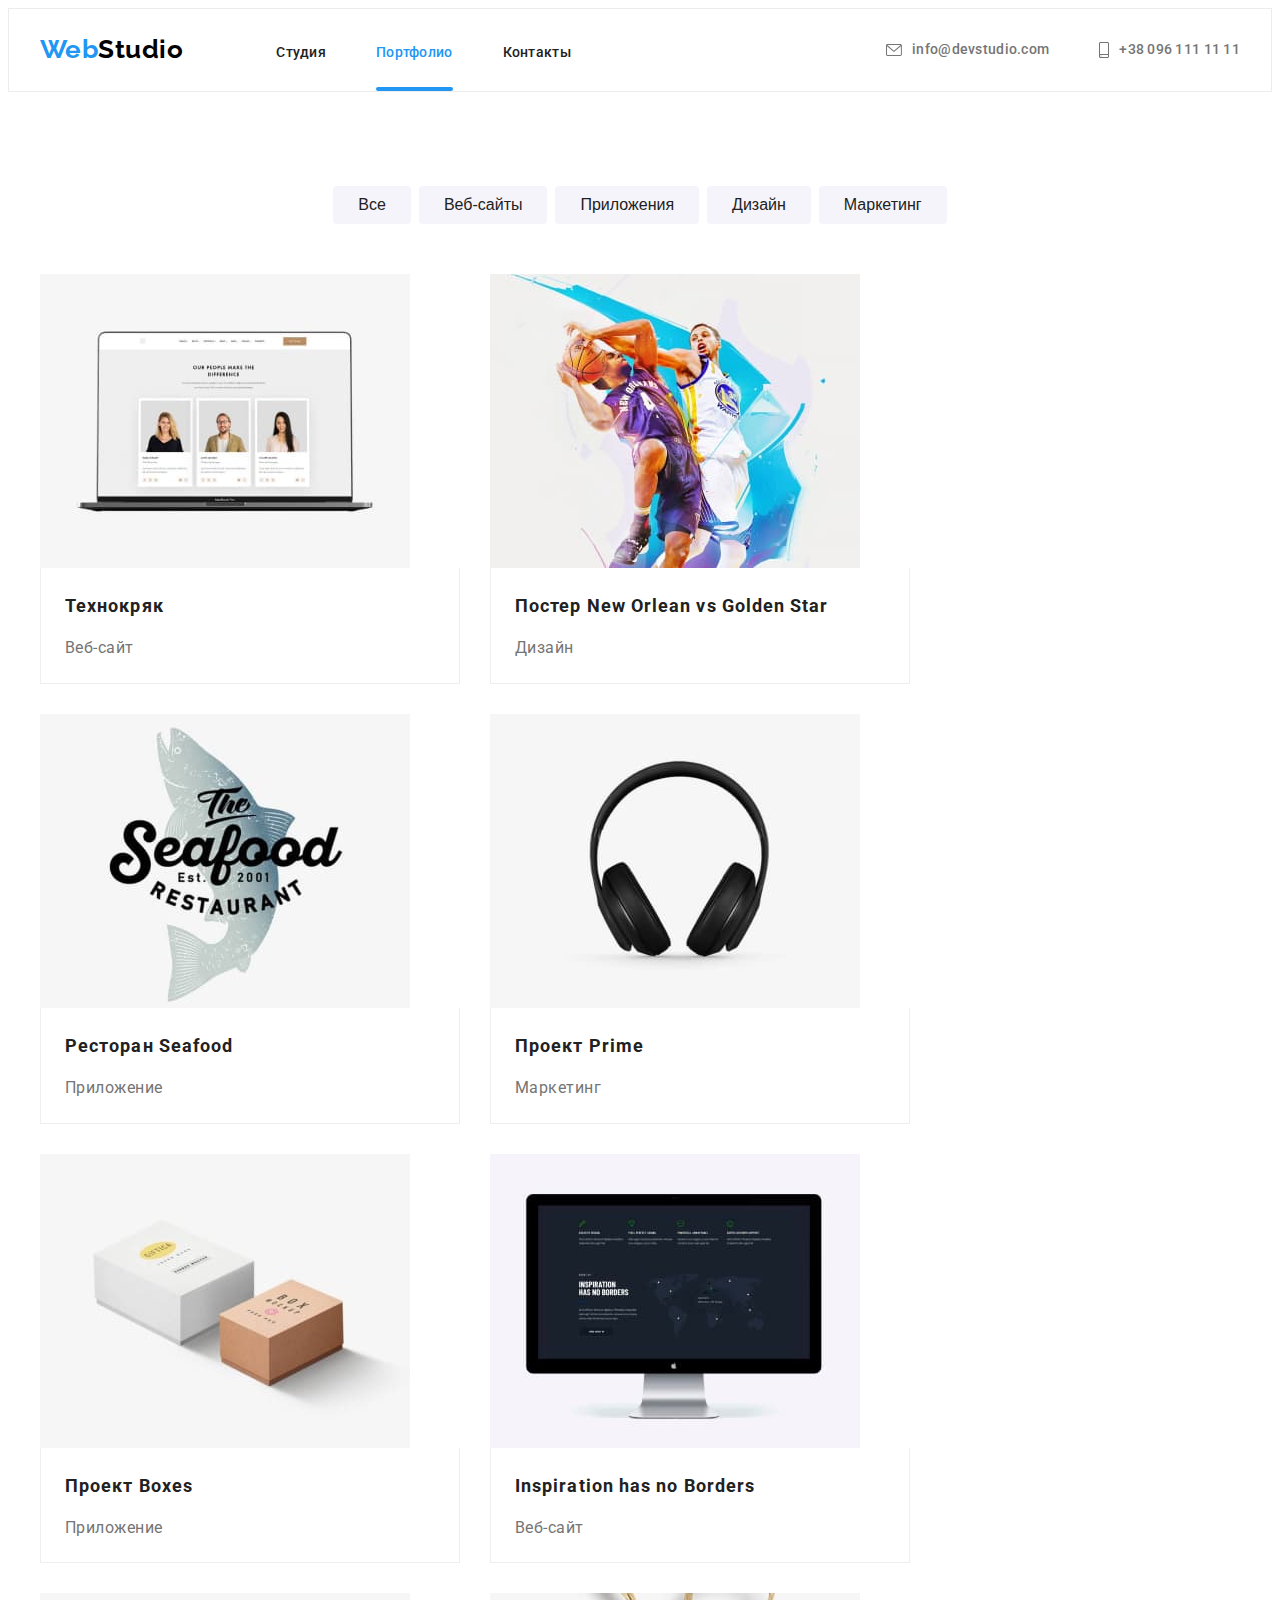
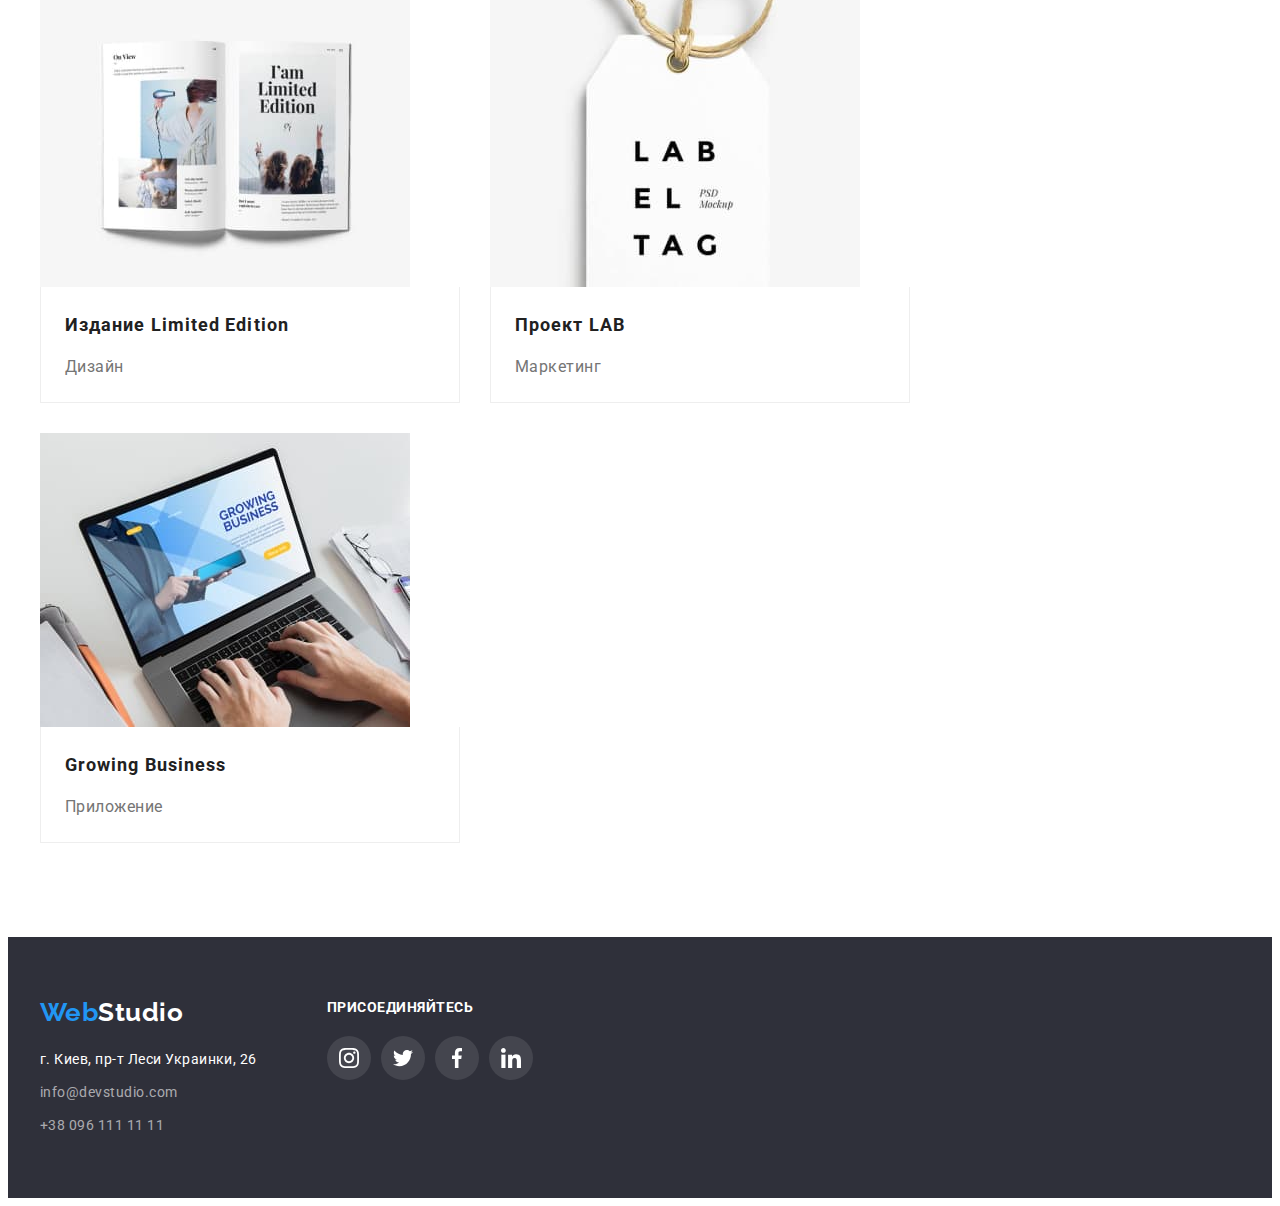
==== portfolio.html @ d5ff3c42 "добавлена форма без кнопки" ====
<!DOCTYPE html>
<html lang="ru">
  <head>
    <meta charset="UTF-8" />
    <meta http-equiv="X-UA-Compatible" content="IE=edge" />
    <meta name="viewport" content="width=device-width, initial-scale=1.0" />
    <title>Портфолио</title>
    <link
      rel="stylesheet"
      href="https://cdnjs.cloudflare.com/ajax/libs/modern-normalize/1.1.0/modern-normalize.min.css"
      integrity="sha512-wpPYUAdjBVSE4KJnH1VR1HeZfpl1ub8YT/NKx4PuQ5NmX2tKuGu6U/JRp5y+Y8XG2tV+wKQpNHVUX03MfMFn9Q=="
      crossorigin="anonymous"
      referrerpolicy="no-referrer"
    />
    <link rel="preconnect" href="https://fonts.gstatic.com" />
    <link
      href="https://fonts.googleapis.com/css2?family=Raleway:wght@700&family=Roboto:wght@400;500;700;900&display=swap"
      rel="stylesheet"
    />
    <link rel="stylesheet" href="./css/styles.css" />
  </head>

  <body>
    <!--Шапка-->
    <header class="header">
      <div class="container">
        <nav class="nav">
          <a href="./" class="logo link"><span class="prelogo">Web</span>Studio</a>
          <ul class="nav-list list">
            <li class="item"><a href="./index.html" class="link-nav link">Студия</a></li>
            <li class="item">
              <a href="./portfolio.html" class="link-nav current link">Портфолио</a>
            </li>
            <li class="item"><a href="" class="link-nav link">Контакты</a></li>
          </ul>
        </nav>
        <ul class="info list">
          <li class="item">
            <a href="mailto:info@devstudio.com" class="link-info link">
              <svg class="icon" width="16" height="12">
                <use href="./images/icons.svg#icon-envelope"></use></svg>info@devstudio.com
            </a>
          </li>
          <li class="item">
            <a href="tel:+380961111111" class="link-info link">
              <svg class="icon" width="10" height="16">
                <use href="./images/icons.svg#icon-smartphone"></use></svg>+38 096 111 11 11</a>
          </li>
        </ul>
      </div>
    </header>
    <!--Карточки портфолио-->
    <main>
      <section class="section">
        <div class="container">
          <h2 hidden>Фильтр карточек</h2>
          <ul class="list filter">
            <li class="item">
              <button type="button" class="button-portfolio">Все</button>
            </li>
            <li class="item">
              <button type="button" class="button-portfolio">Веб-сайты</button>
            </li>
            <li class="item">
              <button type="button" class="button-portfolio">Приложения</button>
            </li>
            <li class="item">
              <button type="button" class="button-portfolio">Дизайн</button>
            </li>
            <li class="item">
              <button type="button" class="button-portfolio">Маркетинг</button>
            </li>
          </ul>
          <div class="portfolio">
            <ul class="list">
              <li class="item">
                <a href="" class="link">
                  <div class="overlay">
                    <img src="./images/portfolio/computer.jpg" width="370" height="294" alt="компьютер с карточками" />
                    <p class="overlay-text">Технокряк это современная площадка распространения коронавируса. Компании используют эту
                      платформу для цифрового
                      шпионажа и атак на защищённые сервера конкурентов.</p>
                  </div>
                  <div class="text">
                    <h3 class="title">Технокряк</h3>
                    <p class="subject">Веб-сайт</p>
                  </div>
                </a>
              </li>
              <li class="item">
                <a href="" class="link">
                  <div class="overlay">
                    <img src="./images/portfolio/sport.jpg" width="370" height="294" alt="баскетбол" />
                    <p class="overlay-text">Технокряк это современная площадка распространения коронавируса. Компании используют эту
                      платформу для цифрового
                      шпионажа и атак на защищённые сервера конкурентов.</p>
                  </div>
                  <div class="text">
                    <h3 class="title">Постер New Orlean vs Golden Star</h3>
                    <p class="subject">Дизайн</p>
                  </div>
                </a>
              </li>
              <li class="item">
                <a href="" class="link">
                  <div class="overlay">
                    <img src="./images/portfolio/logo.jpg" width="370" height="294" alt="эмблема ресторана" />
                    <p class="overlay-text">Технокряк это современная площадка распространения коронавируса. Компании используют эту
                      платформу для цифрового
                      шпионажа и атак на защищённые сервера конкурентов.</p>
                  </div>
                  
                  <div class="text">
                    <h3 class="title">Ресторан Seafood</h3>
                    <p class="subject">Приложение</p>
                  </div>
                </a>
              </li>
              <li class="item">
                <a href="" class="link">
                  <div class="overlay">
                    <img src="./images/portfolio/headphones.jpg" width="370" height="294" alt="наушники" />
                    <p class="overlay-text">Технокряк это современная площадка распространения коронавируса. Компании используют эту
                      платформу для цифрового
                      шпионажа и атак на защищённые сервера конкурентов.</p>
                  </div>
                  <div class="text">
                    <h3 class="title">Проект Prime</h3>
                    <p class="subject">Маркетинг</p>
                  </div>
                </a>
              </li>
              <li class="item">
                <a href="" class="link">
                  <div class="overlay">
                    <img src="./images/portfolio/boxes.jpg" width="370" height="294" alt="две коробки" />
                    <p class="overlay-text">Технокряк это современная площадка распространения коронавируса. Компании используют эту
                      платформу для цифрового
                      шпионажа и атак на защищённые сервера конкурентов.</p>
                  </div>
                  <div class="text">
                    <h3 class="title">Проект Boxes</h3>
                    <p class="subject">Приложение</p>
                  </div>
                </a>
              </li>
              <li class="item">
                <a href="" class="link">
                  <div class="overlay">
                    <img src="./images/portfolio/monitor.jpg" width="370" height="294" alt="монитор" />
                    <p class="overlay-text">Технокряк это современная площадка распространения коронавируса. Компании используют эту платформу для цифрового
                    шпионажа и атак на защищённые сервера конкурентов.</p>
                  </div>
                  <div class="text">
                    <h3 class="title">Inspiration has no Borders</h3>
                    <p class="subject">Веб-сайт</p>
                  </div>
                </a>
              </li>
              <li class="item">
                <a href="" class="link">
                  <div class="overlay">
                    <img src="./images/portfolio/magazine.jpg" width="370" height="294" alt="журнал" />
                    <p class="overlay-text">Технокряк это современная площадка распространения коронавируса. Компании используют эту
                      платформу для цифрового
                      шпионажа и атак на защищённые сервера конкурентов.</p>
                  </div>
                  <div class="text">
                    <h3 class="title">Издание Limited Edition</h3>
                    <p class="subject">Дизайн</p>
                  </div>
                </a>
              </li>
              <li class="item">
                <a href="" class="link">
                  <div class="overlay">
                    <img src="./images/portfolio/leiba.jpg" width="370" height="294" alt="лейба" />
                    <p class="overlay-text">Технокряк это современная площадка распространения коронавируса. Компании используют эту
                      платформу для цифрового
                      шпионажа и атак на защищённые сервера конкурентов.</p>
                  </div>
                  <div class="text">
                    <h3 class="title">Проект LAB</h3>
                    <p class="subject">Маркетинг</p>
                  </div>
                </a>
              </li>
              <li class="item">
                <a href="" class="link">
                  <div class="overlay">
                    <img src="./images/portfolio/work-computer.jpg" width="370" height="294" alt="работа за компьютером" />
                    <p class="overlay-text">Технокряк это современная площадка распространения коронавируса. Компании используют эту платформу для цифрового
                    шпионажа и атак на защищённые сервера конкурентов.</p>
                  </div>
                  <div class="text">
                    <h3 class="title">Growing Business</h3>
                    <p class="subject">Приложение</p>
                  </div>
                </a>
              </li>
            </ul>
          </div>
        </div>
      </section>
    </main>
    <!--Футер-->
    <footer class="footer">
      <div class="container footer-box">
        <div class="fotter-address">
          <a href="./" class="footer-logo link"><span class="prelogo">Web</span>Studio</a>
          <address class="address">
            <ul class="list">
              <li class="item">
                <a
                  href="https://goo.gl/maps/eZ2Spch4mHqErUUC6"
                  target="_blank"
                  rel="noopener noreferrer"
                  class="address-link link"
                  >г. Киев, пр-т Леси Украинки, 26</a
                >
              </li>
              <li class="item">
                <a href="mailto:info@devstudio.com" class="footer-link link">info@devstudio.com</a>
              </li>
              <li class="item">
                <a href="tel:+380961111111" class="footer-link link">+38 096 111 11 11</a>
              </li>
            </ul>
          </address>
        </div>
        <div class="social-link">
          <b class="join">присоединяйтесь</b>
          <ul class="list list-icon">
            <li class="icon">
              <a class="icon-link" href=""
                ><svg width="20" height="20">
                  <use href="./images/icons.svg#icon-instagram"></use></svg></a>
            </li>
            <li class="icon">
              <a class="icon-link" href=""
                ><svg width="20" height="20">
                  <use href="./images/icons.svg#icon-twitter"></use></svg></a>
            </li>
            <li class="icon">
              <a class="icon-link" href=""
                ><svg width="20" height="20">
                  <use href="./images/icons.svg#icon-facebook"></use></svg></a>
            </li>
            <li class="icon">
              <a class="icon-link" href=""
                ><svg width="20" height="20">
                  <use href="./images/icons.svg#icon-linkedin"></use></svg></a>
            </li>
          </ul>
        </div>
      </div>
    </footer>
  </body>
</html>
---- css/styles.css ----
:root {
  --transition: 250ms cubic-bezier(0.4, 0, 0.2, 1);
  --primary-text-color: #757575;
  --title-color: #212121;
  --white-color: #ffffff;
  --accent-color: #2196f3;
  --accent-background: #2f303a;
}
/* Сброс */
h1,
h2,
h3,
h4,
h5,
h6,
p {
  margin-top: 0px;
  margin-bottom: 0px;
}
ul,
ol {
  margin-top: 0px;
  margin-bottom: 0px;
  padding-left: 0px;
}
img {
  display: block;
}
.list {
  list-style-type: none;
}
.link {
  text-decoration: none;
}
/* Боди */
body {
  color: var(--primary-text-color);
  font-family: Roboto, sans-serif;
  letter-spacing: 0.03em;
  font-size: 16px;
}
/* Контейнер */
.container {
  width: 1200px;
  padding-left: 15px;
  padding-right: 15px;
  margin-left: auto;
  margin-right: auto;
}
/*Шапка*/
.header {
  border: 1px solid #ececec;
}
.header .container {
  display: flex;
  align-items: center;
}
/*Логотип*/
.prelogo {
  color: var(--accent-color);
}
.logo {
  font-family: Raleway, sans-serif;
  font-weight: 700;
  font-size: 26px;
  line-height: 1.2;

  color: #000000;
  margin-right: 93px;
}
/*Навигация*/
.nav-list {
  display: flex;
}
.nav-list .item + .item {
  margin-left: 50px;
}
.info {
  display: flex;
  margin-left: auto;
}
.nav {
  display: flex;
  align-items: center;
}
.info .item + .item {
  margin-left: 50px;
}
.link-nav {
  display: inline-block;
  font-weight: 500;
  font-size: 14px;
  line-height: 1.14;
  letter-spacing: 0.02em;

  color: var(--title-color);

  padding-top: 36px;
  padding-bottom: 30px;

  transition: color var(--transition);
}
.link-info {
  display: flex;
  align-items: center;

  font-weight: 500;
  font-size: 14px;
  line-height: 1.14;
  letter-spacing: 0.02em;

  color: var(--primary-text-color);

  transition: color var(--transition);
}
/* Icon */
.info .icon {
  fill: currentColor;
  margin-right: 10px;
}
/* Hover Focus Current */
.link-nav.current,
.link-info:hover,
.link-nav:hover,
.address-link:hover,
.footer-link:hover,
.link-info:focus,
.link-nav:focus,
.address-link:focus,
.footer-link:focus {
  color: var(--accent-color);
}
.current {
  position: relative;
}
.current::after {
  position: absolute;
  bottom: 0;
  content: '';
  display: block;
  width: 100%;
  height: 4px;
  background-color: var(--accent-color);
  border-radius: 2px;
}

/*Герой*/
.hero {
  text-align: center;
  align-items: center;
  max-width: 1600px;

  background-color: var(--accent-background);
  background-image: linear-gradient(rgba(47, 48, 58, 0.4), rgba(47, 48, 58, 0.4)),
    url(../images/studio/bgimd.jpg);
  background-size: cover;
  background-position: center;

  margin: 0 auto;
  padding-top: 200px;
  padding-bottom: 200px;
}
.hero-title {
  font-weight: 900;
  font-size: 44px;
  line-height: 1.36;
  text-align: center;
  letter-spacing: 0.06em;
  text-transform: uppercase;

  color: var(--white-color);

  margin-bottom: 30px;
}

/*Кнопка героя*/
.button-hero {
  display: flex;
  align-items: center;
  font-weight: 700;
  font-size: 16px;
  line-height: 1.88;
  letter-spacing: 0.06em;
  height: 50px;
  min-width: 200px;
  cursor: pointer;

  background-color: var(--accent-color);
  color: var(--white-color);

  margin-left: auto;
  margin-right: auto;
  padding: 10px 32px;
  border: solid transparent;
  border-radius: 4px;

  transition: background-color var(--transition), box-shadow var(--transition);
}
.button-hero:hover {
  background-color: #188ce8;
  box-shadow: 0px 4px 4px rgba(0, 0, 0, 0.15);
}

/*Секции*/
.section {
  padding-top: 94px;
  padding-bottom: 94px;
}

.section .list {
  display: flex;
  flex-wrap: wrap;
  margin-left: -30px;
}
.section .item {
  margin-left: 30px;
  flex-basis: calc((100% - 120px) / 4);
}
.heading {
  font-size: 36px;
  line-height: 1.16;
  text-align: center;

  color: var(--title-color);

  margin-bottom: 50px;
}

.section .title {
  font-size: 14px;
  font-weight: 500;
  line-height: 1.18;

  color: var(--title-color);

  margin-bottom: 10px;
}
.section .text {
  font-size: 14px;
  line-height: 1.7;
}
/* Особенности */
.nopadding {
  padding-bottom: 0;
}
.features .item {
  width: 270px;
}
.features .title {
  color: var(--title-color);
  font-weight: 700;
  line-height: 1.14;
  text-transform: uppercase;
}
.features .box {
  max-width: 270px;
  height: 120px;
  margin-bottom: 30px;

  background-color: #f5f4fa;

  display: flex;
  align-items: center;
  justify-content: center;
}

/*Чем мы занимаемся*/
.works .list {
  margin-left: -30px;
}
.works .item {
  position: relative;
  margin-left: 30px;
  flex-basis: calc((100% - 90px) / 3);
}
.works-text {
  position: absolute;
  bottom: 0;

  font-weight: 700;
  font-size: 14px;
  line-height: 1.14;
  text-align: center;
  text-transform: uppercase;

  width: 100%;
  padding-top: 27px;
  padding-bottom: 27px;

  background: rgba(47, 48, 58, 0.8);
  color: var(--white-color);
}

/* Наша команда */
.team .list-icon {
  text-align: center;
  margin-left: 0;
  margin-top: 16px;
  justify-content: center;
}
.team .icon-link {
  color: #afb1b8;
}
.team .icon-link:hover,
.team .icon-link:focus {
  background-color: var(--accent-color);
  fill: var(--white-color);
}
.list-icon .icon-link {
  fill: currentColor;
  display: flex;
  padding: 12px;
  border-radius: 50%;

  transition: background-color var(--transition), fill var(--transition);
}
.list-icon .icon + .icon {
  margin-left: 10px;
}
.team .item {
  width: 270px;
  text-align: center;
  box-shadow: 0px 1px 3px rgba(0, 0, 0, 0.12), 0px 1px 1px rgba(0, 0, 0, 0.14),
    0px 2px 1px rgba(0, 0, 0, 0.2);
  border-radius: 0px 0px 4px 4px;
}
.team .title {
  font-size: 16px;
}
.team .text {
  font-size: 16px;
  line-height: 1.18;
}
.caption {
  background-color: var(--white-color);
  padding-top: 30px;
  padding-bottom: 30px;
}
.section.team {
  background-color: #f5f4fa;
}

/* Постоянные клиенты */
.clients .icon {
  display: flex;
  width: 170px;
  height: 92px;
  margin-left: 30px;
  flex-basis: calc((100% - 180px) / 6);

  fill: currentColor;
  border: 1px solid #afb1b8;
  border-radius: 4px;
}
.clients .icon-link {
  display: flex;
  justify-content: center;
  align-items: center;
  width: 100%;
  height: 100%;
  fill: #afb1b8;

  transition: fill var(--transition), border var(--transition);
}
.clients .icon-link:hover,
.clients .icon-link:focus {
  fill: var(--accent-color);
  border: 1px solid var(--accent-color);
}

/*Футер*/
.footer {
  background-color: var(--accent-background);
  padding-top: 60px;
  padding-bottom: 60px;
}
.footer-box {
  display: flex;
}
.footer-logo {
  display: inline-block;

  font-family: Raleway, sans-serif;
  font-weight: 700;
  font-size: 26px;
  line-height: 1.2;

  margin-bottom: 20px;
}
.address {
  font-style: normal;
  font-size: 14px;
  line-height: 1.7;
  margin-right: 70px;
}
.footer-logo,
.address-link {
  color: var(--white-color);
}
.address-link {
  transition: color var(--transition);
}
.footer-link {
  color: rgba(255, 255, 255, 0.6);

  transition: color var(--transition);
}
.address .item {
  margin-bottom: 9px;
}
.address .item:last-child {
  margin-bottom: 0px;
}
.social-link .list-icon {
  display: flex;
}
.join {
  display: inline-block;
  font-size: 14px;
  line-height: 1.14;
  text-transform: uppercase;
  margin-bottom: 20px;

  color: var(--white-color);
}
.social-link .icon-link {
  background-color: rgba(255, 255, 255, 0.1);
  fill: var(--white-color);

  transition: background-color var(--transition);
}
.social-link .icon-link:hover,
.social-link .icon-link:focus {
  background-color: var(--accent-color);
}

/* Портфолио*/
/* Кнопки портфолио */
.list.filter {
  display: flex;
  justify-content: center;
  margin-bottom: 50px;
}
.filter .item {
  flex-basis: auto;
}
.filter .item + .item {
  margin-left: 8px;
}
.button-portfolio {
  display: flex;
  align-items: center;
  font-weight: 500;
  font-size: 16px;
  line-height: 1.6;
  cursor: pointer;

  background: #f5f4fa;
  color: var(--title-color);

  height: 38px;
  min-width: 73px;
  padding-top: 6px;
  padding-bottom: 6px;
  padding-left: 22px;
  padding-right: 22px;

  border-radius: 4px;
  border: solid transparent;

  transition: background-color var(--transition), color var(--transition),
    box-shadow var(--transition);
}
.button-portfolio:hover,
.button-portfolio:focus {
  background-color: var(--accent-color);
  color: var(--white-color);
  box-shadow: 0px 3px 1px rgba(0, 0, 0, 0.1), 0px 1px 2px rgba(0, 0, 0, 0.08),
    0px 2px 2px rgba(0, 0, 0, 0.12);
}

/* Карточки портфолио */
.portfolio .list {
  flex-wrap: wrap;

  margin-top: -30px;
}
.portfolio .item {
  margin-top: 30px;
  flex-basis: calc((100% - 90px) / 3);
}
.portfolio .link {
  display: block;
  transition: box-shadow var(--transition);
}
.portfolio .link:hover,
.portfolio .link:focus {
  box-shadow: 0px 1px 1px rgba(0, 0, 0, 0.12), 0px 4px 4px rgba(0, 0, 0, 0.06),
    1px 4px 6px rgba(0, 0, 0, 0.12);
}
.portfolio .title {
  font-weight: 700;
  font-size: 18px;
  line-height: 2;
  letter-spacing: 0.06em;

  color: var(--title-color);
}
.portfolio .subject {
  font-size: 16px;
  line-height: 1.8;

  color: var(--primary-text-color);
}
.portfolio .text {
  width: 370px;
  padding-top: 20px;
  padding-bottom: 20px;
  padding-left: 24px;
  padding-right: 24px;
  border: 1px solid #eeeeee;
  border-top: none;
}
.portfolio .overlay {
  position: relative;
  overflow: hidden;
}
.portfolio .link:hover .overlay-text,
.portfolio .link:focus .overlay-text {
  transform: translateY(0%);
}
.overlay-text {
  display: inline-block;
  position: absolute;
  top: 0;
  left: 0;
  padding: 63px 24px;

  width: 100%;
  height: 100%;

  font-size: 18px;
  line-height: 1.55;

  color: var(--white-color);
  background: rgba(33, 150, 243, 0.9);

  transition: transform var(--transition);

  transform: translateY(100%);
}
/* Backdrop */
.backdrop {
  position: fixed;
  top: 0;
  left: 0;
  width: 100vw;
  height: 100vh;
  background-color: rgba(0, 0, 0, 0.2);

  visibility: visible;
  opacity: 1;
  pointer-events: auto;

  transition: visibility var(--transition), opacity var(--transition);
}

.modal {
  position: absolute;
  top: 50%;
  left: 50%;

  padding: 40px;
  width: 528px;
  height: 581px;

  background: var(--white-color);
  box-shadow: 0px 1px 3px rgba(0, 0, 0, 0.12), 0px 1px 1px rgba(0, 0, 0, 0.14),
    0px 2px 1px rgba(0, 0, 0, 0.2);
  border-radius: 4px;

  transform: translate(-50%, -50%);
}
.btn-modal {
  position: absolute;
  top: 8px;
  right: 8px;

  width: 30px;
  height: 30px;
  padding: 0;

  cursor: pointer;

  background: var(--white-color);
  border: 1px solid rgba(0, 0, 0, 0.1);
  border-radius: 50%;
}
.is-hidden {
  visibility: hidden;
  opacity: 0;
  pointer-events: none;
}

/* Modal form */
.modal-form {
  display: flex;
  flex-direction: column;
}
.modal-form-title {
  font-size: 20px;
  line-height: 1.15;

  margin-bottom: 12px;

  color: var(--title-color);
}

.modal-form-field {
  font-size: 12px;
  line-height: 1.16;
  margin-bottom: 10px;
}
.modal-form-input {
  width: 100%;
  height: 40px;
  margin-top: 4px;
  padding-left: 42px;

  border: 1px solid rgba(33, 33, 33, 0.2);
  border-radius: 4px;

  transition: border-color var(--transition);
}
.modal-form-input:focus {
  outline: none;
  border-color: var(--accent-color);
}

.modal-form-position {
  display: block;
  position: relative;
}
.modal-form-icon {
  position: absolute;
  top: 50%;
  left: 12px;

  transform: translateY(-50%);
  transition: fill var(--transition);
}
.modal-form-input:focus + .modal-form-icon {
  fill: var(--accent-color);
}

.modal-form-message {
  width: 100%;
  height: 120px;

  padding: 12px 16px;
  margin-top: 4px;
  margin-bottom: 20px;

  border: 1px solid rgba(33, 33, 33, 0.2);
  border-radius: 4px;
  resize: none;

  transition: border-color var(--transition);
}
.modal-form-message:focus {
  outline: none;
  border-color: var(--accent-color);
}

.modal-form-textarea {
  font-size: 12px;
  line-height: 1.16;
}
.modal-form-message::placeholder {
  color: rgba(117, 117, 117, 0.5);
}
/* Checkbox */
.modal-form-checkbox-field {
  display: flex;
  justify-content: center;
  align-items: center;

  font-size: 14px;
  line-height: 1.7;
  margin-bottom: 30px;
}
.check {
  display: inline-block;
  background-image: url(../images/modal-icons/off-check.svg);
  width: 16px;
  height: 15px;

  cursor: pointer;
}
.modal-form-checkbox:checked + .check {
  background-image: url(../images/modal-icons/check.svg);
  width: 16px;
  height: 15px;
}
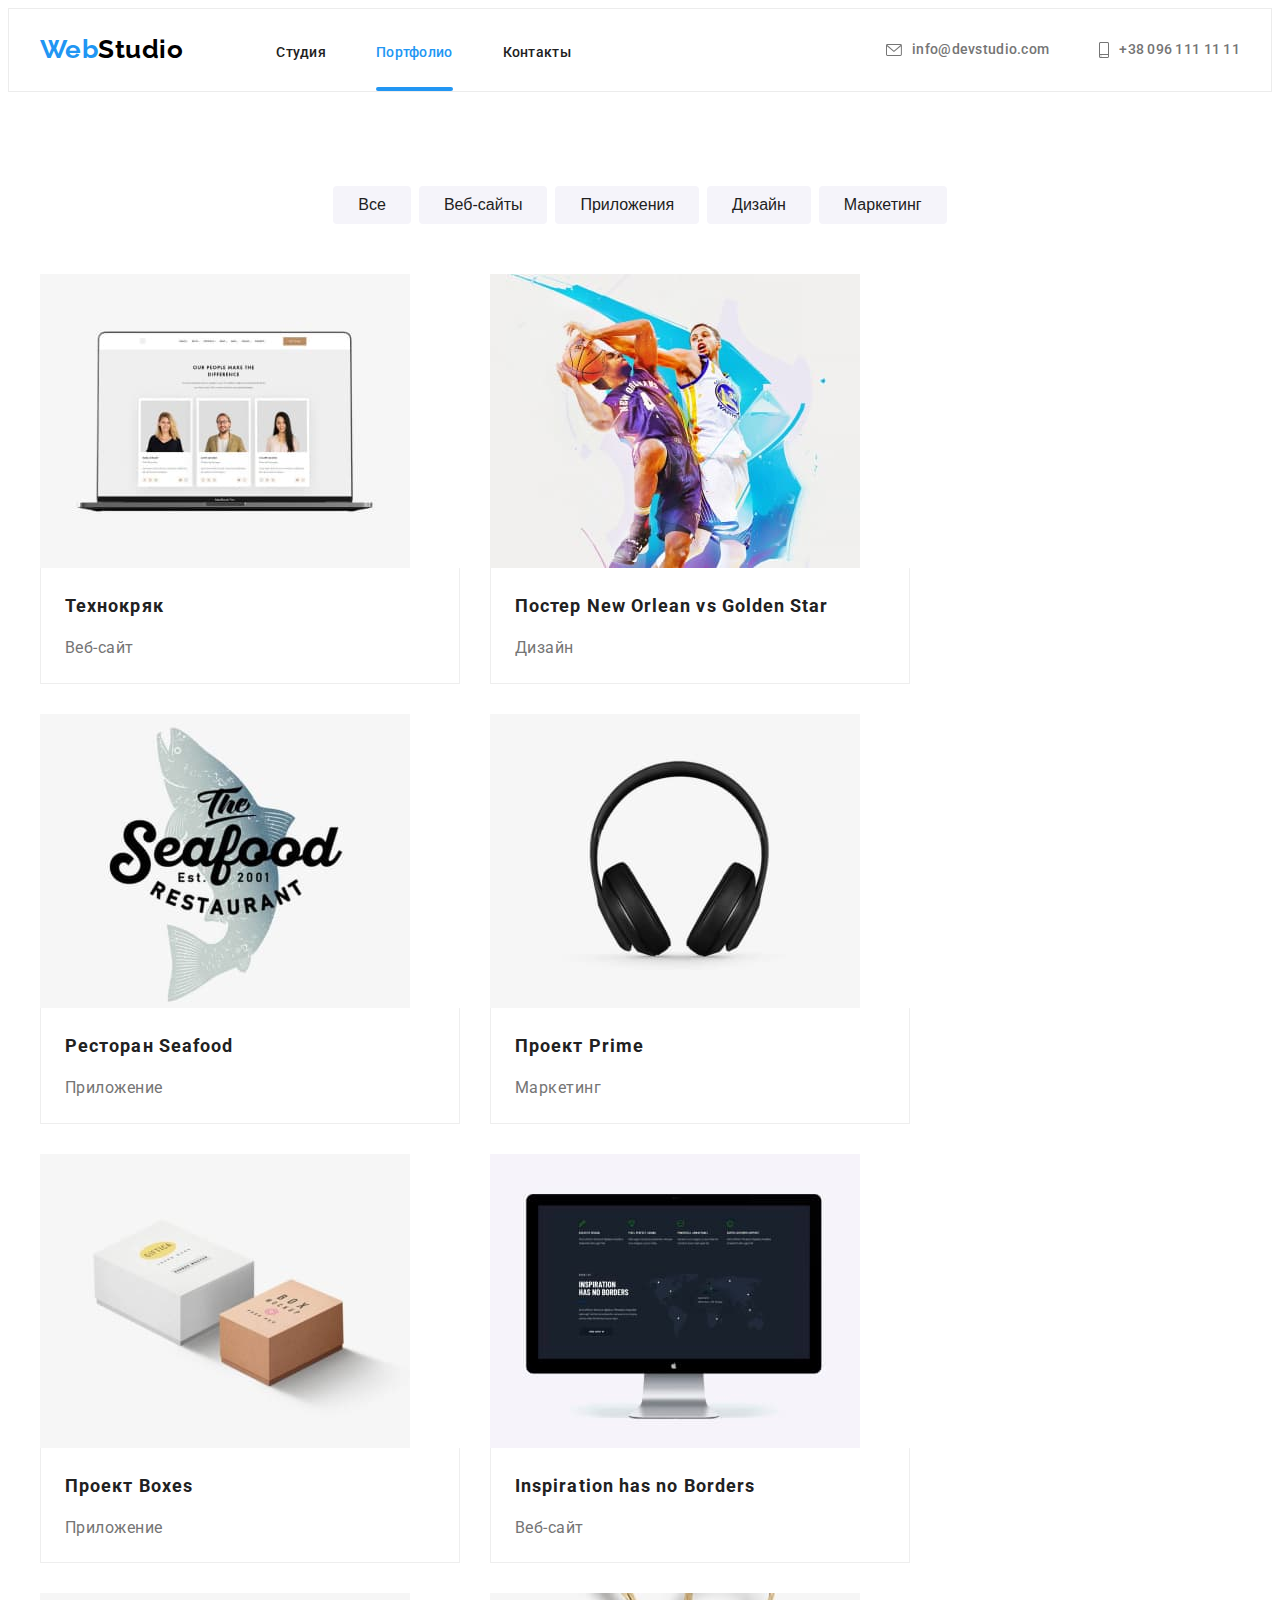
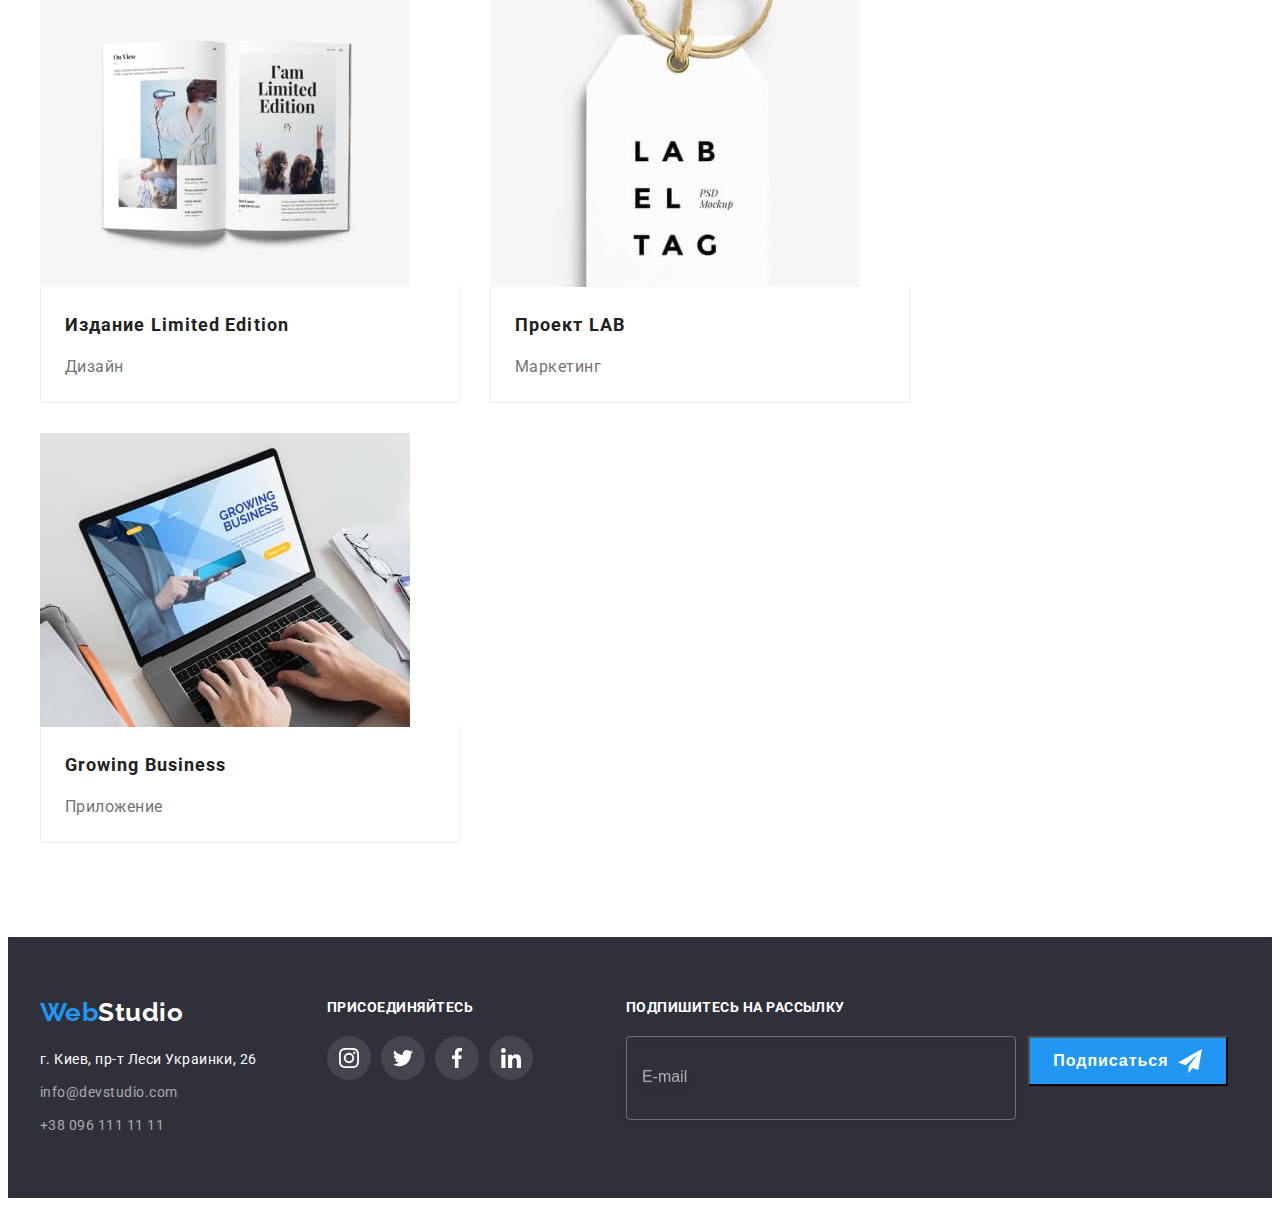
==== commit 649b5141: "добавленна форма в футер" ====
--- a/portfolio.html
+++ b/portfolio.html
@@ -44,7 +44,8 @@
           <li class="item">
             <a href="tel:+380961111111" class="link-info link">
               <svg class="icon" width="10" height="16">
-                <use href="./images/icons.svg#icon-smartphone"></use></svg>+38 096 111 11 11</a>
+                <use href="./images/icons.svg#icon-smartphone"></use></svg>+38 096 111 11 11</a
+            >
           </li>
         </ul>
       </div>
@@ -76,10 +77,17 @@
               <li class="item">
                 <a href="" class="link">
                   <div class="overlay">
-                    <img src="./images/portfolio/computer.jpg" width="370" height="294" alt="компьютер с карточками" />
-                    <p class="overlay-text">Технокряк это современная площадка распространения коронавируса. Компании используют эту
-                      платформу для цифрового
-                      шпионажа и атак на защищённые сервера конкурентов.</p>
+                    <img
+                      src="./images/portfolio/computer.jpg"
+                      width="370"
+                      height="294"
+                      alt="компьютер с карточками"
+                    />
+                    <p class="overlay-text">
+                      Технокряк это современная площадка распространения коронавируса. Компании
+                      используют эту платформу для цифрового шпионажа и атак на защищённые сервера
+                      конкурентов.
+                    </p>
                   </div>
                   <div class="text">
                     <h3 class="title">Технокряк</h3>
@@ -90,10 +98,17 @@
               <li class="item">
                 <a href="" class="link">
                   <div class="overlay">
-                    <img src="./images/portfolio/sport.jpg" width="370" height="294" alt="баскетбол" />
-                    <p class="overlay-text">Технокряк это современная площадка распространения коронавируса. Компании используют эту
-                      платформу для цифрового
-                      шпионажа и атак на защищённые сервера конкурентов.</p>
+                    <img
+                      src="./images/portfolio/sport.jpg"
+                      width="370"
+                      height="294"
+                      alt="баскетбол"
+                    />
+                    <p class="overlay-text">
+                      Технокряк это современная площадка распространения коронавируса. Компании
+                      используют эту платформу для цифрового шпионажа и атак на защищённые сервера
+                      конкурентов.
+                    </p>
                   </div>
                   <div class="text">
                     <h3 class="title">Постер New Orlean vs Golden Star</h3>
@@ -104,12 +119,19 @@
               <li class="item">
                 <a href="" class="link">
                   <div class="overlay">
-                    <img src="./images/portfolio/logo.jpg" width="370" height="294" alt="эмблема ресторана" />
-                    <p class="overlay-text">Технокряк это современная площадка распространения коронавируса. Компании используют эту
-                      платформу для цифрового
-                      шпионажа и атак на защищённые сервера конкурентов.</p>
-                  </div>
-                  
+                    <img
+                      src="./images/portfolio/logo.jpg"
+                      width="370"
+                      height="294"
+                      alt="эмблема ресторана"
+                    />
+                    <p class="overlay-text">
+                      Технокряк это современная площадка распространения коронавируса. Компании
+                      используют эту платформу для цифрового шпионажа и атак на защищённые сервера
+                      конкурентов.
+                    </p>
+                  </div>
+
                   <div class="text">
                     <h3 class="title">Ресторан Seafood</h3>
                     <p class="subject">Приложение</p>
@@ -119,10 +141,17 @@
               <li class="item">
                 <a href="" class="link">
                   <div class="overlay">
-                    <img src="./images/portfolio/headphones.jpg" width="370" height="294" alt="наушники" />
-                    <p class="overlay-text">Технокряк это современная площадка распространения коронавируса. Компании используют эту
-                      платформу для цифрового
-                      шпионажа и атак на защищённые сервера конкурентов.</p>
+                    <img
+                      src="./images/portfolio/headphones.jpg"
+                      width="370"
+                      height="294"
+                      alt="наушники"
+                    />
+                    <p class="overlay-text">
+                      Технокряк это современная площадка распространения коронавируса. Компании
+                      используют эту платформу для цифрового шпионажа и атак на защищённые сервера
+                      конкурентов.
+                    </p>
                   </div>
                   <div class="text">
                     <h3 class="title">Проект Prime</h3>
@@ -133,10 +162,17 @@
               <li class="item">
                 <a href="" class="link">
                   <div class="overlay">
-                    <img src="./images/portfolio/boxes.jpg" width="370" height="294" alt="две коробки" />
-                    <p class="overlay-text">Технокряк это современная площадка распространения коронавируса. Компании используют эту
-                      платформу для цифрового
-                      шпионажа и атак на защищённые сервера конкурентов.</p>
+                    <img
+                      src="./images/portfolio/boxes.jpg"
+                      width="370"
+                      height="294"
+                      alt="две коробки"
+                    />
+                    <p class="overlay-text">
+                      Технокряк это современная площадка распространения коронавируса. Компании
+                      используют эту платформу для цифрового шпионажа и атак на защищённые сервера
+                      конкурентов.
+                    </p>
                   </div>
                   <div class="text">
                     <h3 class="title">Проект Boxes</h3>
@@ -147,9 +183,17 @@
               <li class="item">
                 <a href="" class="link">
                   <div class="overlay">
-                    <img src="./images/portfolio/monitor.jpg" width="370" height="294" alt="монитор" />
-                    <p class="overlay-text">Технокряк это современная площадка распространения коронавируса. Компании используют эту платформу для цифрового
-                    шпионажа и атак на защищённые сервера конкурентов.</p>
+                    <img
+                      src="./images/portfolio/monitor.jpg"
+                      width="370"
+                      height="294"
+                      alt="монитор"
+                    />
+                    <p class="overlay-text">
+                      Технокряк это современная площадка распространения коронавируса. Компании
+                      используют эту платформу для цифрового шпионажа и атак на защищённые сервера
+                      конкурентов.
+                    </p>
                   </div>
                   <div class="text">
                     <h3 class="title">Inspiration has no Borders</h3>
@@ -160,10 +204,17 @@
               <li class="item">
                 <a href="" class="link">
                   <div class="overlay">
-                    <img src="./images/portfolio/magazine.jpg" width="370" height="294" alt="журнал" />
-                    <p class="overlay-text">Технокряк это современная площадка распространения коронавируса. Компании используют эту
-                      платформу для цифрового
-                      шпионажа и атак на защищённые сервера конкурентов.</p>
+                    <img
+                      src="./images/portfolio/magazine.jpg"
+                      width="370"
+                      height="294"
+                      alt="журнал"
+                    />
+                    <p class="overlay-text">
+                      Технокряк это современная площадка распространения коронавируса. Компании
+                      используют эту платформу для цифрового шпионажа и атак на защищённые сервера
+                      конкурентов.
+                    </p>
                   </div>
                   <div class="text">
                     <h3 class="title">Издание Limited Edition</h3>
@@ -175,9 +226,11 @@
                 <a href="" class="link">
                   <div class="overlay">
                     <img src="./images/portfolio/leiba.jpg" width="370" height="294" alt="лейба" />
-                    <p class="overlay-text">Технокряк это современная площадка распространения коронавируса. Компании используют эту
-                      платформу для цифрового
-                      шпионажа и атак на защищённые сервера конкурентов.</p>
+                    <p class="overlay-text">
+                      Технокряк это современная площадка распространения коронавируса. Компании
+                      используют эту платформу для цифрового шпионажа и атак на защищённые сервера
+                      конкурентов.
+                    </p>
                   </div>
                   <div class="text">
                     <h3 class="title">Проект LAB</h3>
@@ -188,9 +241,17 @@
               <li class="item">
                 <a href="" class="link">
                   <div class="overlay">
-                    <img src="./images/portfolio/work-computer.jpg" width="370" height="294" alt="работа за компьютером" />
-                    <p class="overlay-text">Технокряк это современная площадка распространения коронавируса. Компании используют эту платформу для цифрового
-                    шпионажа и атак на защищённые сервера конкурентов.</p>
+                    <img
+                      src="./images/portfolio/work-computer.jpg"
+                      width="370"
+                      height="294"
+                      alt="работа за компьютером"
+                    />
+                    <p class="overlay-text">
+                      Технокряк это современная площадка распространения коронавируса. Компании
+                      используют эту платформу для цифрового шпионажа и атак на защищённые сервера
+                      конкурентов.
+                    </p>
                   </div>
                   <div class="text">
                     <h3 class="title">Growing Business</h3>
@@ -253,6 +314,25 @@
             </li>
           </ul>
         </div>
+        <div class="footer-form-box">
+          <b class="footer-form-title">Подпишитесь на рассылку</b>
+          <form class="footer-form" action="#">
+            <label class="footer-form-field">
+              <input
+                class="footer-form-input"
+                type="email"
+                name="user-email"
+                placeholder="E-mail"
+              />
+            </label>
+            <button class="footer-form-btn" type="submit">
+              Подписаться
+              <svg class="footer-form-icon" width="24" height="24">
+                <use href="./images/icons.svg#icon-send"></use>
+              </svg>
+            </button>
+          </form>
+        </div>
       </div>
     </footer>
   </body>
--- a/css/styles.css
+++ b/css/styles.css
@@ -31,6 +31,16 @@
 }
 .link {
   text-decoration: none;
+}
+.visually-hidden {
+  position: absolute !important;
+  clip: rect(1px 1px 1px 1px); /* IE6, IE7 */
+  clip: rect(1px, 1px, 1px, 1px);
+  padding: 0 !important;
+  border: 0 !important;
+  height: 1px !important;
+  width: 1px !important;
+  overflow: hidden;
 }
 /* Боди */
 body {
@@ -629,10 +639,12 @@
 
   border: 1px solid rgba(33, 33, 33, 0.2);
   border-radius: 4px;
+  cursor: pointer;
 
   transition: border-color var(--transition);
 }
-.modal-form-input:focus {
+.modal-form-input:focus,
+.modal-form-input:hover {
   outline: none;
   border-color: var(--accent-color);
 }
@@ -667,7 +679,8 @@
 
   transition: border-color var(--transition);
 }
-.modal-form-message:focus {
+.modal-form-message:focus,
+.modal-form-message:hover {
   outline: none;
   border-color: var(--accent-color);
 }
@@ -689,16 +702,123 @@
   line-height: 1.7;
   margin-bottom: 30px;
 }
-.check {
+.checkbox-icon {
   display: inline-block;
-  background-image: url(../images/modal-icons/off-check.svg);
   width: 16px;
   height: 15px;
+  margin-right: 10px;
+
+  border: 2px solid var(--title-color);
 
   cursor: pointer;
-}
-.modal-form-checkbox:checked + .check {
+
+  transition: background-image var(--transition), border-color var(--transition);
+}
+.modal-form-checkbox:checked + .checkbox-icon {
+  background-color: var(--accent-color);
   background-image: url(../images/modal-icons/check.svg);
+  background-position: center;
   width: 16px;
   height: 15px;
 }
+.modal-form-checkbox:focus + .checkbox-icon {
+  outline: none;
+  border-color: var(--accent-color);
+}
+.modal-form-btn {
+  height: 50px;
+  min-width: 200px;
+  padding: 10px 55px;
+  margin-right: auto;
+  margin-left: auto;
+
+  background: var(--accent-color);
+  color: var(--white-color);
+
+  font-weight: 700;
+  font-size: 16px;
+  line-height: 1.9;
+
+  display: flex;
+  align-items: center;
+  text-align: center;
+  justify-content: center;
+
+  box-shadow: 0px 4px 4px rgba(0, 0, 0, 0.15);
+  border-radius: 4px;
+  cursor: pointer;
+  transition: background-color var(--transition);
+}
+.modal-form-btn:hover,
+.modal-form-btn:focus {
+  background-color: #188ce8;
+}
+
+/* Footer form */
+.footer-form-box {
+  margin-left: 93px;
+}
+.footer-form {
+  display: flex;
+}
+.footer-form-title {
+  display: inline-block;
+  font-size: 14px;
+  line-height: 1.14;
+  text-transform: uppercase;
+
+  color: var(--white-color);
+
+  margin-bottom: 20px;
+}
+.footer-form-input {
+  width: 358px;
+  height: 50px;
+
+  border: 1px solid rgba(255, 255, 255, 0.3);
+  filter: drop-shadow(0px 4px 4px rgba(0, 0, 0, 0.15));
+  border-radius: 4px;
+
+  background-color: inherit;
+
+  padding: 16px 15px;
+  outline: none;
+  cursor: pointer;
+  transition: border-color var(--transition);
+}
+.footer-form-input:hover,
+.footer-form-input:focus {
+  border-color: var(--accent-color);
+}
+.footer-form-input::placeholder {
+  font-size: 16px;
+  line-height: 1.25;
+
+  color: rgba(255, 255, 255, 0.6);
+}
+
+.footer-form-btn {
+  display: flex;
+  align-items: center;
+  justify-content: center;
+
+  height: 50px;
+  min-width: 200px;
+  margin-left: 12px;
+
+  font-weight: 700;
+  font-size: 16px;
+  line-height: 1.88;
+  letter-spacing: 0.06em;
+  cursor: pointer;
+
+  background-color: var(--accent-color);
+  color: var(--white-color);
+}
+.footer-form-icon {
+  fill: var(--white-color);
+  margin-left: 10px;
+}
+.footer-form-box {
+  display: inline-block;
+}
